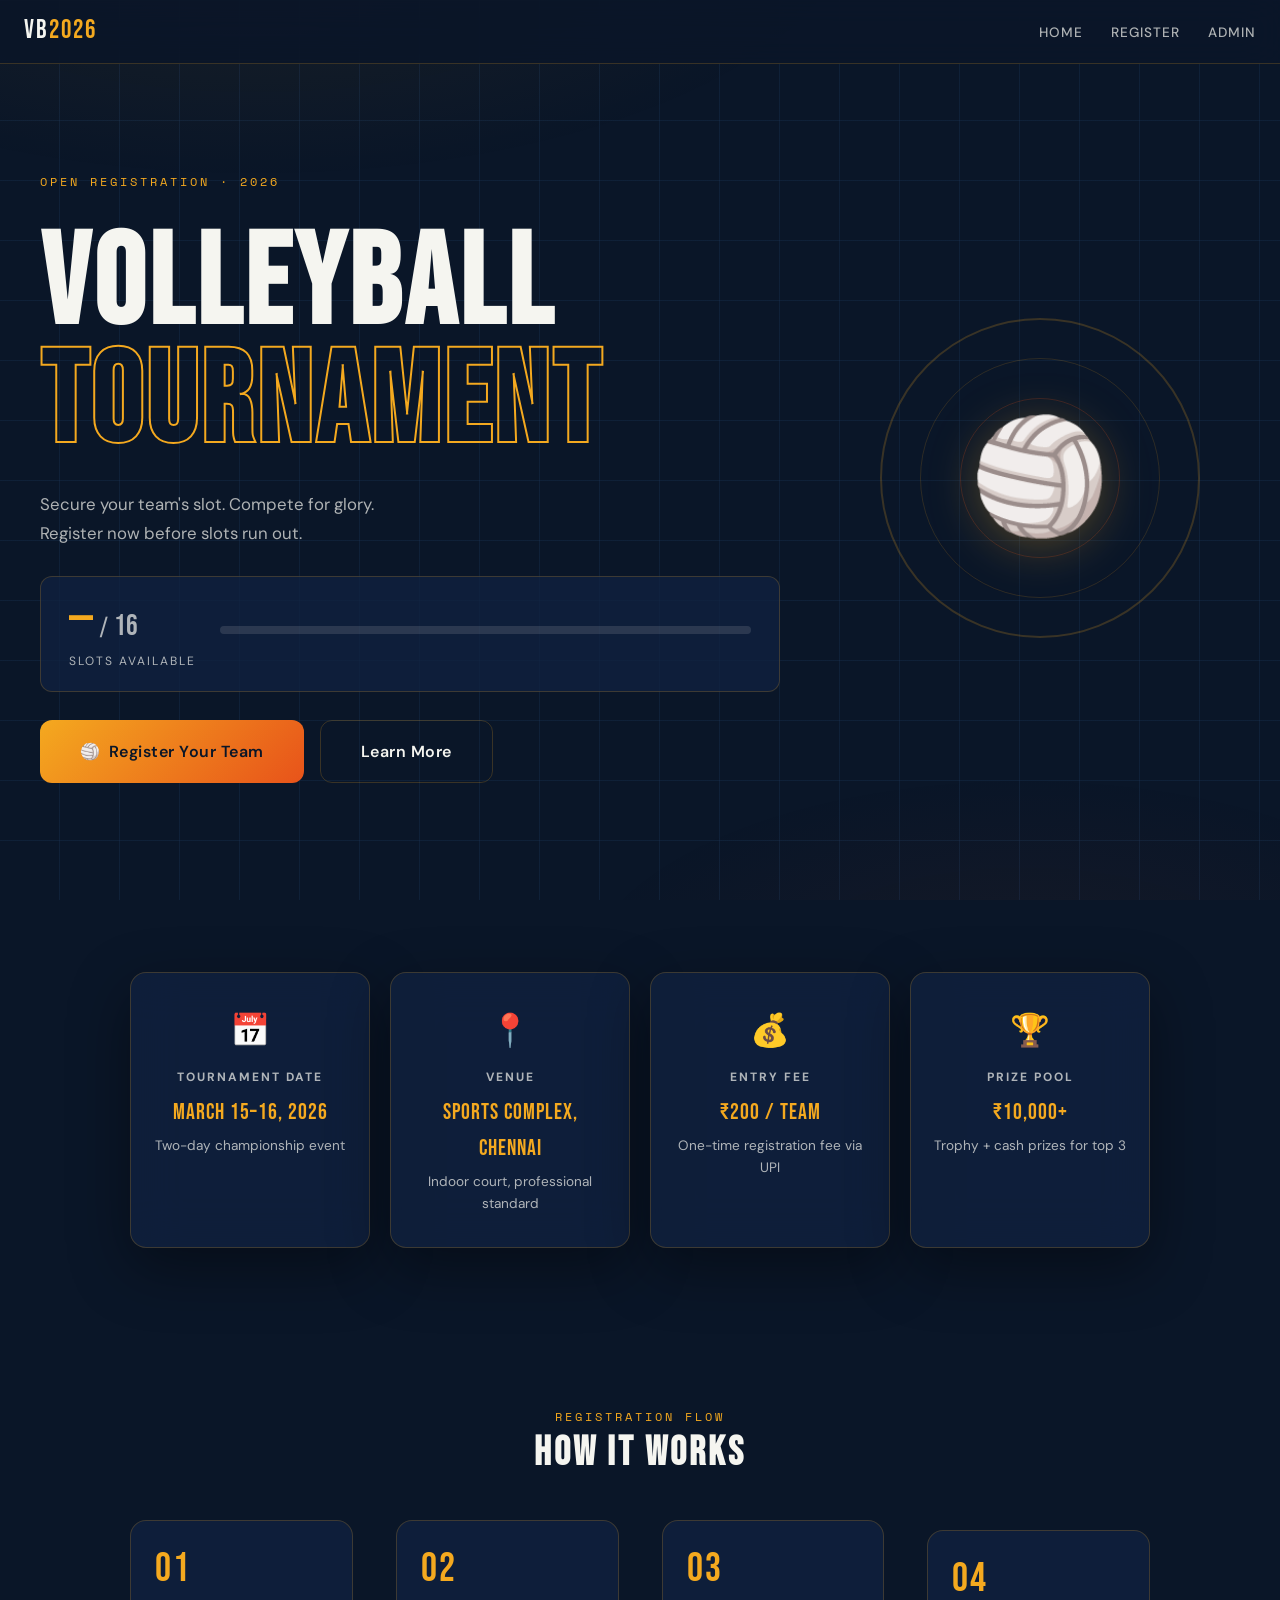
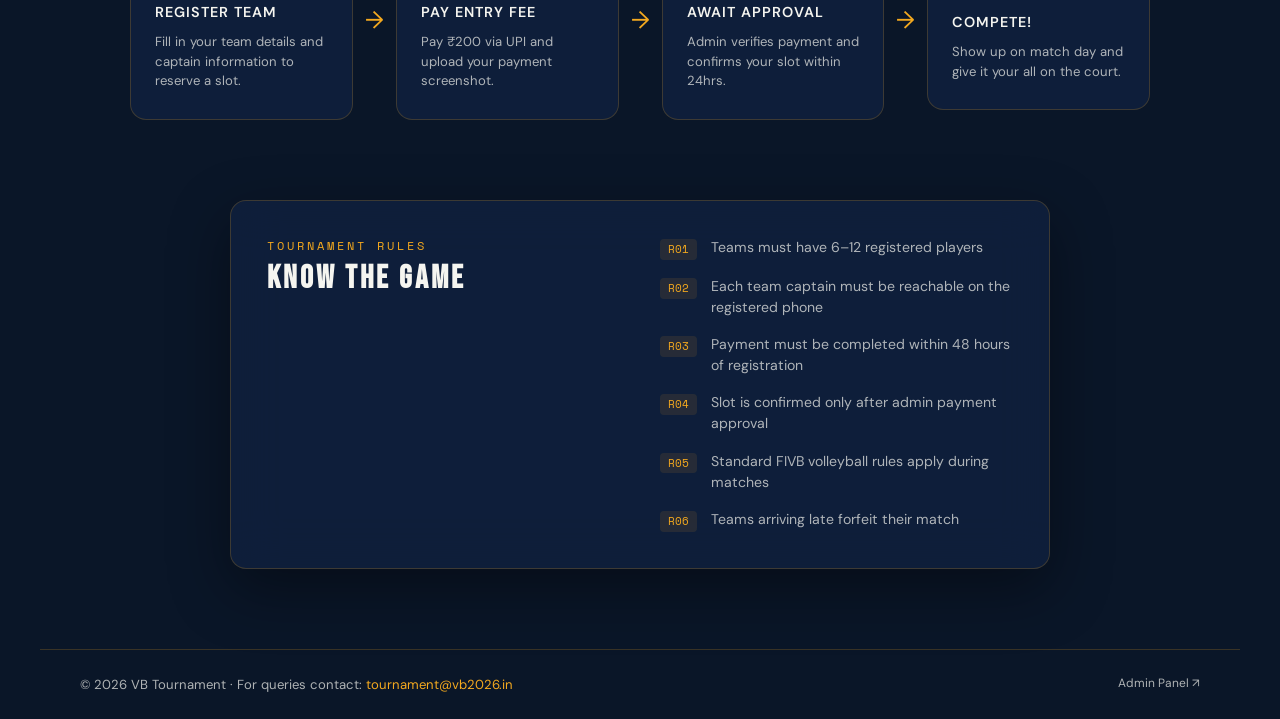
==== templates/index.html @ 5ebd48d2 "Initial commit - Volleyball Tournament Portal" ====
<!DOCTYPE html>
<html lang="en">
<head>
  <meta charset="UTF-8" />
  <meta name="viewport" content="width=device-width, initial-scale=1.0" />
  <title>VB2026 — Volleyball Tournament</title>
  <link rel="stylesheet" href="/static/css/style.css" />
  <link rel="stylesheet" href="/static/css/index.css" />
</head>
<body>

<nav class="nav">
  <a href="/" class="nav-logo">VB<span>2026</span></a>
  <ul class="nav-links">
    <li><a href="/">Home</a></li>
    <li><a href="/register">Register</a></li>
    <li><a href="/admin">Admin</a></li>
  </ul>
</nav>

<div class="page">

  <!-- Hero -->
  <section class="hero">
    <div class="hero-inner">
      <div class="hero-content">
        <p class="section-label animate-up">Open Registration · 2026</p>
        <h1 class="hero-title animate-up-2">
          VOLLEYBALL<br>
          <span class="outline-text">TOURNAMENT</span>
        </h1>
        <p class="hero-sub animate-up-3">
          Secure your team's slot. Compete for glory.<br>
          Register now before slots run out.
        </p>

        <!-- Slot counter -->
        <div class="slot-banner animate-up-4" id="slotBanner">
          <div>
            <div class="slot-numbers">
              <span class="slot-available" id="slotsAvail">—</span>
              <span class="slot-divider">/</span>
              <span class="slot-total" id="slotsTotal">16</span>
            </div>
            <div class="slot-label">Slots Available</div>
          </div>
          <div class="slot-bar-wrap">
            <div class="slot-bar">
              <div class="slot-bar-fill" id="slotFill" style="width:0%"></div>
            </div>
            <div class="slot-bar-label text-dim mt-8" id="slotBarLabel" style="font-size:0.75rem;"></div>
          </div>
        </div>

        <div class="closed-banner" id="closedBanner">
          <h3>⛔ REGISTRATIONS CLOSED</h3>
          <p class="text-dim">All 16 slots have been filled. See you next season!</p>
        </div>

        <div class="hero-cta animate-up-4" id="heroCta">
          <a href="/register" class="btn btn-primary btn-lg" id="registerBtn">
            <span>🏐</span> Register Your Team
          </a>
          <a href="#details" class="btn btn-ghost btn-lg">Learn More</a>
        </div>
      </div>

      <div class="hero-graphic">
        <div class="ball-ring ring-1"></div>
        <div class="ball-ring ring-2"></div>
        <div class="ball-ring ring-3"></div>
        <div class="volleyball-icon">🏐</div>
      </div>
    </div>
  </section>

  <!-- Details -->
  <section class="details-section" id="details">
    <div class="details-grid">

      <div class="card info-card animate-up">
        <div class="info-icon">📅</div>
        <h3 class="info-title">Tournament Date</h3>
        <p class="info-value">March 15–16, 2026</p>
        <p class="text-dim" style="font-size:0.85rem">Two-day championship event</p>
      </div>

      <div class="card info-card animate-up-2">
        <div class="info-icon">📍</div>
        <h3 class="info-title">Venue</h3>
        <p class="info-value">Sports Complex, Chennai</p>
        <p class="text-dim" style="font-size:0.85rem">Indoor court, professional standard</p>
      </div>

      <div class="card info-card animate-up-3">
        <div class="info-icon">💰</div>
        <h3 class="info-title">Entry Fee</h3>
        <p class="info-value">₹200 / Team</p>
        <p class="text-dim" style="font-size:0.85rem">One-time registration fee via UPI</p>
      </div>

      <div class="card info-card animate-up-4">
        <div class="info-icon">🏆</div>
        <h3 class="info-title">Prize Pool</h3>
        <p class="info-value">₹10,000+</p>
        <p class="text-dim" style="font-size:0.85rem">Trophy + cash prizes for top 3</p>
      </div>

    </div>
  </section>

  <!-- How it works -->
  <section class="steps-section">
    <p class="section-label text-center">Registration Flow</p>
    <h2 class="section-title text-center" style="font-size:2.5rem; margin-bottom:48px;">HOW IT WORKS</h2>
    <div class="steps-row">
      <div class="step-card">
        <div class="step-num">01</div>
        <h4>Register Team</h4>
        <p class="text-dim">Fill in your team details and captain information to reserve a slot.</p>
      </div>
      <div class="step-arrow">→</div>
      <div class="step-card">
        <div class="step-num">02</div>
        <h4>Pay Entry Fee</h4>
        <p class="text-dim">Pay ₹200 via UPI and upload your payment screenshot.</p>
      </div>
      <div class="step-arrow">→</div>
      <div class="step-card">
        <div class="step-num">03</div>
        <h4>Await Approval</h4>
        <p class="text-dim">Admin verifies payment and confirms your slot within 24hrs.</p>
      </div>
      <div class="step-arrow">→</div>
      <div class="step-card">
        <div class="step-num">04</div>
        <h4>Compete!</h4>
        <p class="text-dim">Show up on match day and give it your all on the court.</p>
      </div>
    </div>
  </section>

  <!-- Rules -->
  <section class="rules-section">
    <div class="card rules-card">
      <div class="rules-header">
        <p class="section-label">Tournament Rules</p>
        <h2 class="section-title" style="font-size:2rem;">KNOW THE GAME</h2>
      </div>
      <ul class="rules-list">
        <li><span class="rule-num">R01</span> Teams must have 6–12 registered players</li>
        <li><span class="rule-num">R02</span> Each team captain must be reachable on the registered phone</li>
        <li><span class="rule-num">R03</span> Payment must be completed within 48 hours of registration</li>
        <li><span class="rule-num">R04</span> Slot is confirmed only after admin payment approval</li>
        <li><span class="rule-num">R05</span> Standard FIVB volleyball rules apply during matches</li>
        <li><span class="rule-num">R06</span> Teams arriving late forfeit their match</li>
      </ul>
    </div>
  </section>

  <!-- Footer -->
  <footer class="footer">
    <p class="text-dim" style="font-size:0.82rem;">
      © 2026 VB Tournament · For queries contact: <span class="text-gold">tournament@vb2026.in</span>
    </p>
    <a href="/admin" class="text-dim" style="font-size:0.75rem; text-decoration:none;">Admin Panel ↗</a>
  </footer>

</div>

<div class="toast-container" id="toastContainer"></div>

<script src="/static/js/main.js"></script>
<script>
  loadSlots();
</script>
</body>
</html>
---- static/css/style.css ----
/* ═══════════════════════════════════════════════════════
   VOLLEYBALL TOURNAMENT PORTAL — GLOBAL STYLES
   Aesthetic: Athletic Editorial — Bold, kinetic, court-inspired
═══════════════════════════════════════════════════════ */

@import url('https://fonts.googleapis.com/css2?family=Bebas+Neue&family=DM+Sans:wght@300;400;500;600&family=Space+Mono:wght@400;700&display=swap');

:root {
  --court-blue: #0A1628;
  --court-mid: #112240;
  --net-gold: #F4A91F;
  --net-gold-dim: #c8871a;
  --ball-orange: #E8531A;
  --court-line: #1E3A5F;
  --white: #F5F5F0;
  --white-dim: rgba(245,245,240,0.7);
  --white-faint: rgba(245,245,240,0.12);
  --glass: rgba(17,34,64,0.75);
  --glass-border: rgba(244,169,31,0.2);
  --success: #22c55e;
  --danger: #ef4444;
  --pending: #F4A91F;
  --shadow: 0 20px 60px rgba(0,0,0,0.4);
  --radius: 16px;
  --font-display: 'Bebas Neue', sans-serif;
  --font-body: 'DM Sans', sans-serif;
  --font-mono: 'Space Mono', monospace;
}

*, *::before, *::after { box-sizing: border-box; margin: 0; padding: 0; }

html { scroll-behavior: smooth; }

body {
  font-family: var(--font-body);
  background: var(--court-blue);
  color: var(--white);
  min-height: 100vh;
  overflow-x: hidden;
  line-height: 1.6;
}

/* ── Background texture ─────────────────────────────── */
body::before {
  content: '';
  position: fixed;
  inset: 0;
  background:
    radial-gradient(ellipse 80% 50% at 20% -10%, rgba(244,169,31,0.08) 0%, transparent 60%),
    radial-gradient(ellipse 60% 40% at 80% 110%, rgba(232,83,26,0.06) 0%, transparent 60%),
    repeating-linear-gradient(
      0deg, transparent, transparent 59px,
      rgba(30,58,95,0.3) 59px, rgba(30,58,95,0.3) 60px
    ),
    repeating-linear-gradient(
      90deg, transparent, transparent 59px,
      rgba(30,58,95,0.3) 59px, rgba(30,58,95,0.3) 60px
    );
  pointer-events: none;
  z-index: 0;
}

/* ── Navigation ─────────────────────────────────────── */
.nav {
  position: fixed;
  top: 0; left: 0; right: 0;
  z-index: 100;
  background: rgba(10,22,40,0.9);
  backdrop-filter: blur(20px);
  border-bottom: 1px solid var(--glass-border);
  padding: 0 24px;
  height: 64px;
  display: flex;
  align-items: center;
  justify-content: space-between;
}

.nav-logo {
  font-family: var(--font-display);
  font-size: 1.6rem;
  letter-spacing: 2px;
  color: var(--white);
  text-decoration: none;
}

.nav-logo span { color: var(--net-gold); }

.nav-links {
  display: flex;
  gap: 28px;
  list-style: none;
}

.nav-links a {
  font-size: 0.85rem;
  font-weight: 500;
  color: var(--white-dim);
  text-decoration: none;
  letter-spacing: 1px;
  text-transform: uppercase;
  transition: color 0.2s;
}
.nav-links a:hover { color: var(--net-gold); }

/* ── Page wrapper ───────────────────────────────────── */
.page {
  position: relative;
  z-index: 1;
  padding-top: 64px;
  min-height: 100vh;
}

/* ── Glass Card ─────────────────────────────────────── */
.card {
  background: var(--glass);
  backdrop-filter: blur(24px);
  border: 1px solid var(--glass-border);
  border-radius: var(--radius);
  padding: 36px;
  box-shadow: var(--shadow);
}

.card-sm { padding: 24px; }

/* ── Section headers ────────────────────────────────── */
.section-label {
  font-family: var(--font-mono);
  font-size: 0.72rem;
  letter-spacing: 3px;
  text-transform: uppercase;
  color: var(--net-gold);
  margin-bottom: 8px;
}

.section-title {
  font-family: var(--font-display);
  font-size: clamp(2.5rem, 6vw, 4.5rem);
  letter-spacing: 3px;
  line-height: 0.95;
  color: var(--white);
}

/* ── Slot Progress Bar ──────────────────────────────── */
.slot-banner {
  background: var(--glass);
  border: 1px solid var(--glass-border);
  border-radius: 12px;
  padding: 20px 28px;
  display: flex;
  align-items: center;
  gap: 24px;
  flex-wrap: wrap;
}

.slot-numbers {
  display: flex;
  align-items: baseline;
  gap: 6px;
}

.slot-available {
  font-family: var(--font-display);
  font-size: 3rem;
  color: var(--net-gold);
  line-height: 1;
}

.slot-divider { color: var(--white-dim); font-size: 1.5rem; }

.slot-total {
  font-family: var(--font-display);
  font-size: 1.8rem;
  color: var(--white-dim);
}

.slot-label {
  font-size: 0.75rem;
  text-transform: uppercase;
  letter-spacing: 2px;
  color: var(--white-dim);
  margin-top: 2px;
}

.slot-bar-wrap { flex: 1; min-width: 160px; }

.slot-bar {
  height: 8px;
  background: var(--white-faint);
  border-radius: 4px;
  overflow: hidden;
}

.slot-bar-fill {
  height: 100%;
  border-radius: 4px;
  background: linear-gradient(90deg, var(--net-gold), var(--ball-orange));
  transition: width 0.8s cubic-bezier(0.34, 1.56, 0.64, 1);
}

.slot-bar-fill.full { background: var(--danger); }

/* ── Buttons ────────────────────────────────────────── */
.btn {
  display: inline-flex;
  align-items: center;
  gap: 8px;
  font-family: var(--font-body);
  font-weight: 600;
  font-size: 0.9rem;
  letter-spacing: 0.5px;
  padding: 14px 28px;
  border-radius: 10px;
  border: none;
  cursor: pointer;
  transition: all 0.2s;
  text-decoration: none;
}

.btn-primary {
  background: linear-gradient(135deg, var(--net-gold), var(--ball-orange));
  color: var(--court-blue);
}
.btn-primary:hover { transform: translateY(-2px); box-shadow: 0 8px 24px rgba(244,169,31,0.35); }
.btn-primary:active { transform: translateY(0); }

.btn-ghost {
  background: transparent;
  border: 1px solid var(--glass-border);
  color: var(--white);
}
.btn-ghost:hover { border-color: var(--net-gold); color: var(--net-gold); }

.btn-danger {
  background: rgba(239,68,68,0.15);
  border: 1px solid rgba(239,68,68,0.3);
  color: var(--danger);
}
.btn-danger:hover { background: rgba(239,68,68,0.25); }

.btn-success {
  background: rgba(34,197,94,0.15);
  border: 1px solid rgba(34,197,94,0.3);
  color: var(--success);
}
.btn-success:hover { background: rgba(34,197,94,0.25); }

.btn:disabled {
  opacity: 0.45;
  cursor: not-allowed;
  transform: none !important;
}

.btn-lg { padding: 18px 40px; font-size: 1rem; border-radius: 12px; }

/* ── Forms ──────────────────────────────────────────── */
.form-group { margin-bottom: 20px; }

.form-label {
  display: block;
  font-size: 0.78rem;
  font-weight: 600;
  letter-spacing: 1.5px;
  text-transform: uppercase;
  color: var(--white-dim);
  margin-bottom: 8px;
}

.form-input,
.form-select {
  width: 100%;
  background: rgba(255,255,255,0.05);
  border: 1px solid var(--glass-border);
  border-radius: 10px;
  padding: 14px 16px;
  color: var(--white);
  font-family: var(--font-body);
  font-size: 0.95rem;
  transition: border-color 0.2s, box-shadow 0.2s;
  outline: none;
  -webkit-appearance: none;
}

.form-input:focus,
.form-select:focus {
  border-color: var(--net-gold);
  box-shadow: 0 0 0 3px rgba(244,169,31,0.12);
}

.form-input::placeholder { color: rgba(245,245,240,0.3); }

.form-select option { background: var(--court-mid); }

.form-input.readonly {
  background: rgba(244,169,31,0.07);
  border-color: rgba(244,169,31,0.3);
  color: var(--net-gold);
  font-family: var(--font-mono);
  font-size: 0.9rem;
}

.form-row { display: grid; grid-template-columns: 1fr 1fr; gap: 16px; }

.form-error {
  color: var(--danger);
  font-size: 0.78rem;
  margin-top: 4px;
  display: none;
}

/* ── Status Badges ──────────────────────────────────── */
.badge {
  display: inline-flex;
  align-items: center;
  gap: 6px;
  padding: 4px 12px;
  border-radius: 20px;
  font-size: 0.72rem;
  font-weight: 600;
  letter-spacing: 1px;
  text-transform: uppercase;
}

.badge-pending {
  background: rgba(244,169,31,0.15);
  color: var(--pending);
  border: 1px solid rgba(244,169,31,0.3);
}
.badge-approved {
  background: rgba(34,197,94,0.15);
  color: var(--success);
  border: 1px solid rgba(34,197,94,0.3);
}
.badge-rejected {
  background: rgba(239,68,68,0.15);
  color: var(--danger);
  border: 1px solid rgba(239,68,68,0.3);
}

/* ── Toast ──────────────────────────────────────────── */
.toast-container {
  position: fixed;
  bottom: 24px;
  right: 24px;
  z-index: 999;
  display: flex;
  flex-direction: column;
  gap: 10px;
}

.toast {
  background: var(--court-mid);
  border: 1px solid var(--glass-border);
  border-radius: 10px;
  padding: 14px 20px;
  font-size: 0.88rem;
  max-width: 320px;
  box-shadow: 0 8px 24px rgba(0,0,0,0.3);
  animation: slideInRight 0.3s ease;
}

.toast.toast-success { border-color: rgba(34,197,94,0.4); }
.toast.toast-error { border-color: rgba(239,68,68,0.4); }

@keyframes slideInRight {
  from { transform: translateX(120%); opacity: 0; }
  to { transform: translateX(0); opacity: 1; }
}

/* ── Spinner ────────────────────────────────────────── */
.spinner {
  width: 20px; height: 20px;
  border: 2px solid rgba(255,255,255,0.2);
  border-top-color: var(--white);
  border-radius: 50%;
  animation: spin 0.7s linear infinite;
  display: inline-block;
}

@keyframes spin { to { transform: rotate(360deg); } }

/* ── Loader overlay ─────────────────────────────────── */
.loading-overlay {
  position: fixed; inset: 0;
  background: var(--court-blue);
  display: flex;
  flex-direction: column;
  align-items: center;
  justify-content: center;
  z-index: 9999;
  gap: 16px;
  transition: opacity 0.4s;
}

.loading-overlay.hidden { opacity: 0; pointer-events: none; }

.loader-text {
  font-family: var(--font-display);
  font-size: 1.4rem;
  letter-spacing: 4px;
  color: var(--net-gold);
}

/* ── Closed banner ──────────────────────────────────── */
.closed-banner {
  display: none;
  background: rgba(239,68,68,0.1);
  border: 1px solid rgba(239,68,68,0.3);
  border-radius: 12px;
  padding: 20px 28px;
  text-align: center;
}

.closed-banner.show { display: block; }

.closed-banner h3 {
  font-family: var(--font-display);
  font-size: 1.8rem;
  color: var(--danger);
  letter-spacing: 3px;
  margin-bottom: 6px;
}

/* ── File upload ────────────────────────────────────── */
.file-drop {
  border: 2px dashed var(--glass-border);
  border-radius: 12px;
  padding: 36px;
  text-align: center;
  cursor: pointer;
  transition: all 0.2s;
}

.file-drop:hover, .file-drop.drag-over {
  border-color: var(--net-gold);
  background: rgba(244,169,31,0.05);
}

.file-drop .icon {
  font-size: 2.5rem;
  margin-bottom: 12px;
  opacity: 0.6;
}

.file-drop p { color: var(--white-dim); font-size: 0.9rem; }
.file-drop strong { color: var(--net-gold); }

.file-preview {
  display: none;
  margin-top: 16px;
  border-radius: 10px;
  overflow: hidden;
  border: 1px solid var(--glass-border);
}
.file-preview img { width: 100%; max-height: 220px; object-fit: contain; background: #000; }

/* ── Animations ─────────────────────────────────────── */
@keyframes fadeInUp {
  from { opacity: 0; transform: translateY(24px); }
  to { opacity: 1; transform: translateY(0); }
}

@keyframes fadeIn {
  from { opacity: 0; }
  to { opacity: 1; }
}

@keyframes pulse-glow {
  0%, 100% { box-shadow: 0 0 0 0 rgba(244,169,31,0.4); }
  50% { box-shadow: 0 0 0 8px rgba(244,169,31,0); }
}

.animate-up { animation: fadeInUp 0.6s ease forwards; }
.animate-up-2 { animation: fadeInUp 0.6s 0.1s ease both; }
.animate-up-3 { animation: fadeInUp 0.6s 0.2s ease both; }
.animate-up-4 { animation: fadeInUp 0.6s 0.3s ease both; }

/* ── Responsive ─────────────────────────────────────── */
@media (max-width: 768px) {
  .form-row { grid-template-columns: 1fr; }
  .card { padding: 24px 20px; }
  .nav-links { display: none; }
}

/* ── Dark Mode scrollbar ────────────────────────────── */
::-webkit-scrollbar { width: 6px; }
::-webkit-scrollbar-track { background: var(--court-blue); }
::-webkit-scrollbar-thumb { background: var(--court-line); border-radius: 3px; }
::-webkit-scrollbar-thumb:hover { background: var(--net-gold); }

/* ── Utility ────────────────────────────────────────── */
.text-gold { color: var(--net-gold); }
.text-dim { color: var(--white-dim); }
.text-mono { font-family: var(--font-mono); }
.text-display { font-family: var(--font-display); }
.mt-8 { margin-top: 8px; }
.mt-16 { margin-top: 16px; }
.mt-24 { margin-top: 24px; }
.mt-32 { margin-top: 32px; }
.mb-8 { margin-bottom: 8px; }
.mb-16 { margin-bottom: 16px; }
.mb-24 { margin-bottom: 24px; }
.text-center { text-align: center; }
.w-full { width: 100%; }
.flex { display: flex; }
.flex-col { flex-direction: column; }
.items-center { align-items: center; }
.justify-between { justify-content: space-between; }
.gap-8 { gap: 8px; }
.gap-16 { gap: 16px; }
.gap-24 { gap: 24px; }
---- static/css/index.css ----
/* ── Index Page Styles ─────────────────────────────── */

.hero {
  min-height: 92vh;
  display: flex;
  align-items: center;
  padding: 60px 40px;
}

.hero-inner {
  max-width: 1200px;
  margin: 0 auto;
  width: 100%;
  display: grid;
  grid-template-columns: 1fr 400px;
  gap: 60px;
  align-items: center;
}

.hero-content { display: flex; flex-direction: column; gap: 28px; }

.hero-title {
  font-family: var(--font-display);
  font-size: clamp(4rem, 10vw, 8rem);
  letter-spacing: 4px;
  line-height: 0.92;
  color: var(--white);
}

.outline-text {
  -webkit-text-stroke: 2px var(--net-gold);
  color: transparent;
}

.hero-sub {
  font-size: 1.05rem;
  color: var(--white-dim);
  line-height: 1.7;
  max-width: 480px;
}

.hero-cta { display: flex; gap: 16px; flex-wrap: wrap; }

/* ── Hero Graphic ───────────────────────────────────── */
.hero-graphic {
  position: relative;
  height: 400px;
  display: flex;
  align-items: center;
  justify-content: center;
}

.ball-ring {
  position: absolute;
  border-radius: 50%;
  border: 1px solid rgba(244,169,31,0.15);
  animation: rotateRing 12s linear infinite;
}

.ring-1 { width: 320px; height: 320px; border-width: 2px; border-color: rgba(244,169,31,0.2); }
.ring-2 { width: 240px; height: 240px; animation-direction: reverse; animation-duration: 8s; }
.ring-3 { width: 160px; height: 160px; border-color: rgba(232,83,26,0.2); animation-duration: 6s; }

@keyframes rotateRing {
  from { transform: rotate(0deg) scale(1); }
  50% { transform: rotate(180deg) scale(1.05); }
  to { transform: rotate(360deg) scale(1); }
}

.volleyball-icon {
  font-size: 7rem;
  animation: float 3s ease-in-out infinite;
  filter: drop-shadow(0 8px 24px rgba(244,169,31,0.3));
  z-index: 1;
}

@keyframes float {
  0%, 100% { transform: translateY(0); }
  50% { transform: translateY(-16px); }
}

/* ── Details grid ───────────────────────────────────── */
.details-section {
  max-width: 1100px;
  margin: 0 auto;
  padding: 80px 40px;
}

.details-grid {
  display: grid;
  grid-template-columns: repeat(4, 1fr);
  gap: 20px;
}

.info-card {
  text-align: center;
  padding: 32px 20px;
  transition: transform 0.2s;
}

.info-card:hover { transform: translateY(-4px); }

.info-icon { font-size: 2rem; margin-bottom: 12px; }

.info-title {
  font-size: 0.75rem;
  text-transform: uppercase;
  letter-spacing: 2px;
  color: var(--white-dim);
  margin-bottom: 8px;
}

.info-value {
  font-family: var(--font-display);
  font-size: 1.4rem;
  letter-spacing: 1px;
  color: var(--net-gold);
  margin-bottom: 4px;
}

/* ── Steps ──────────────────────────────────────────── */
.steps-section {
  padding: 80px 40px;
  max-width: 1100px;
  margin: 0 auto;
}

.steps-row {
  display: flex;
  align-items: center;
  gap: 0;
  overflow-x: auto;
}

.step-card {
  background: var(--glass);
  border: 1px solid var(--glass-border);
  border-radius: var(--radius);
  padding: 28px 24px;
  flex: 1;
  min-width: 180px;
}

.step-num {
  font-family: var(--font-display);
  font-size: 2.5rem;
  color: var(--net-gold);
  letter-spacing: 2px;
  line-height: 1;
  margin-bottom: 12px;
}

.step-card h4 {
  font-size: 0.9rem;
  font-weight: 600;
  text-transform: uppercase;
  letter-spacing: 1px;
  margin-bottom: 8px;
}

.step-card p { font-size: 0.82rem; line-height: 1.5; }

.step-arrow {
  font-size: 1.5rem;
  color: var(--net-gold);
  padding: 0 12px;
  flex-shrink: 0;
}

/* ── Rules ──────────────────────────────────────────── */
.rules-section {
  max-width: 900px;
  margin: 0 auto;
  padding: 0 40px 80px;
}

.rules-card { display: grid; grid-template-columns: 1fr 1fr; gap: 40px; }

.rules-list {
  list-style: none;
  display: flex;
  flex-direction: column;
  gap: 16px;
  align-self: center;
}

.rules-list li {
  display: flex;
  align-items: flex-start;
  gap: 14px;
  font-size: 0.88rem;
  color: var(--white-dim);
  line-height: 1.5;
}

.rule-num {
  font-family: var(--font-mono);
  font-size: 0.7rem;
  color: var(--net-gold);
  background: rgba(244,169,31,0.1);
  padding: 2px 8px;
  border-radius: 4px;
  flex-shrink: 0;
  margin-top: 2px;
}

/* ── Footer ─────────────────────────────────────────── */
.footer {
  border-top: 1px solid var(--glass-border);
  padding: 24px 40px;
  display: flex;
  justify-content: space-between;
  align-items: center;
  max-width: 1200px;
  margin: 0 auto;
}

/* ── Responsive ─────────────────────────────────────── */
@media (max-width: 1024px) {
  .hero-inner { grid-template-columns: 1fr; }
  .hero-graphic { display: none; }
  .details-grid { grid-template-columns: repeat(2, 1fr); }
  .rules-card { grid-template-columns: 1fr; }
}

@media (max-width: 640px) {
  .hero { padding: 40px 20px; }
  .details-section, .steps-section, .rules-section { padding-inline: 20px; }
  .details-grid { grid-template-columns: 1fr 1fr; gap: 12px; }
  .step-card { padding: 20px 16px; }
  .footer { flex-direction: column; gap: 8px; text-align: center; }
}
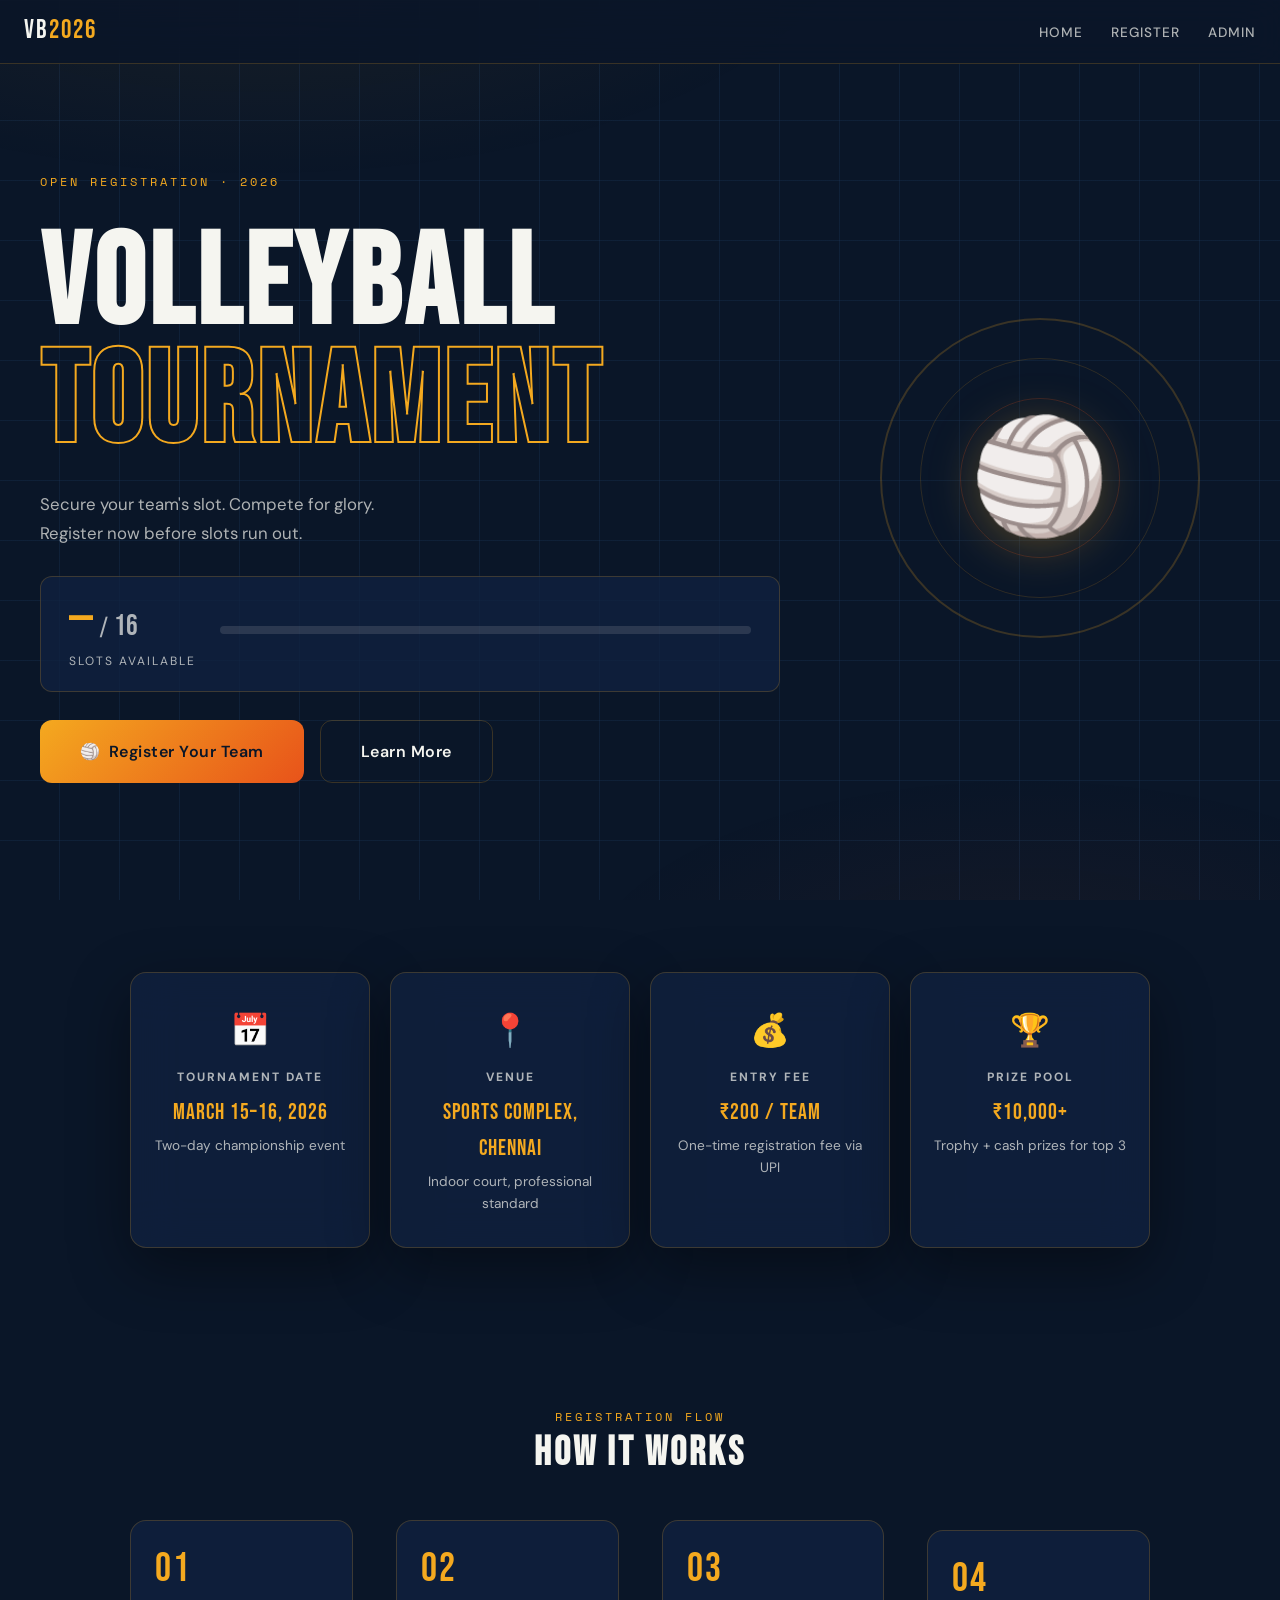
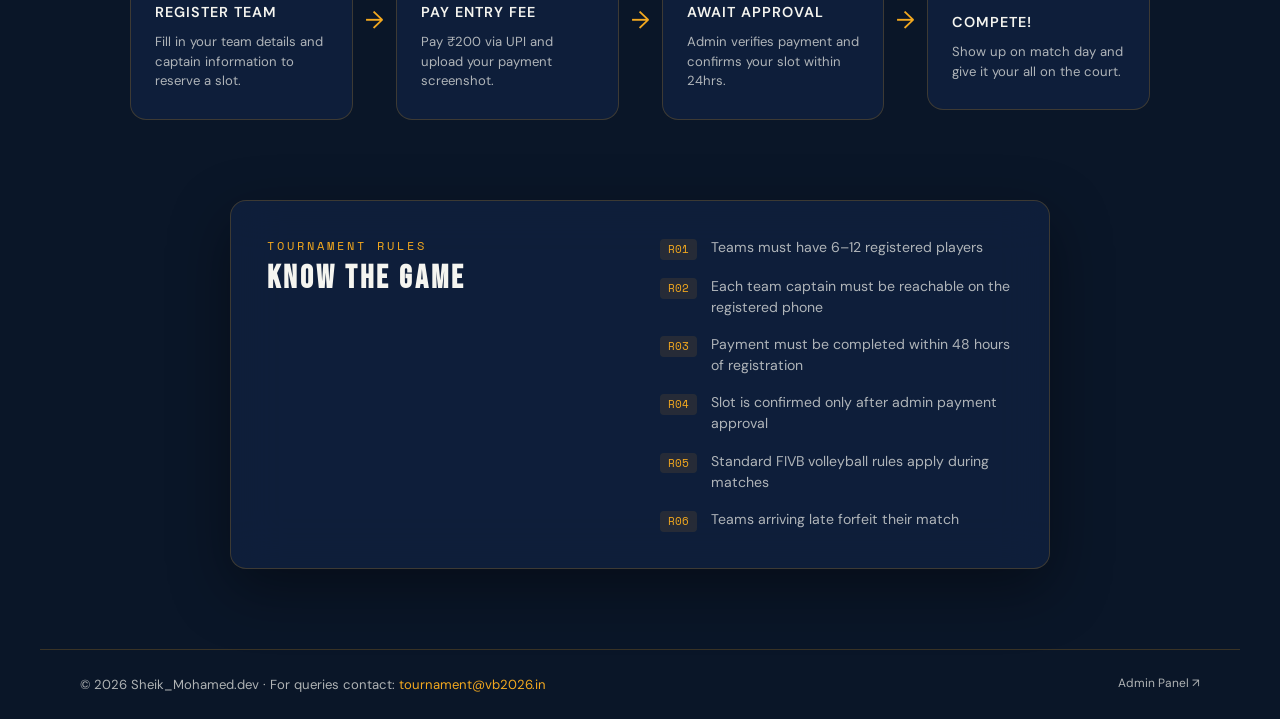
==== commit 8d750969: "Updated project" ====
--- a/templates/index.html
+++ b/templates/index.html
@@ -161,7 +161,7 @@
   <!-- Footer -->
   <footer class="footer">
     <p class="text-dim" style="font-size:0.82rem;">
-      © 2026 VB Tournament · For queries contact: <span class="text-gold">tournament@vb2026.in</span>
+      © 2026 Sheik_Mohamed.dev · For queries contact: <span class="text-gold">tournament@vb2026.in</span>
     </p>
     <a href="/admin" class="text-dim" style="font-size:0.75rem; text-decoration:none;">Admin Panel ↗</a>
   </footer>
